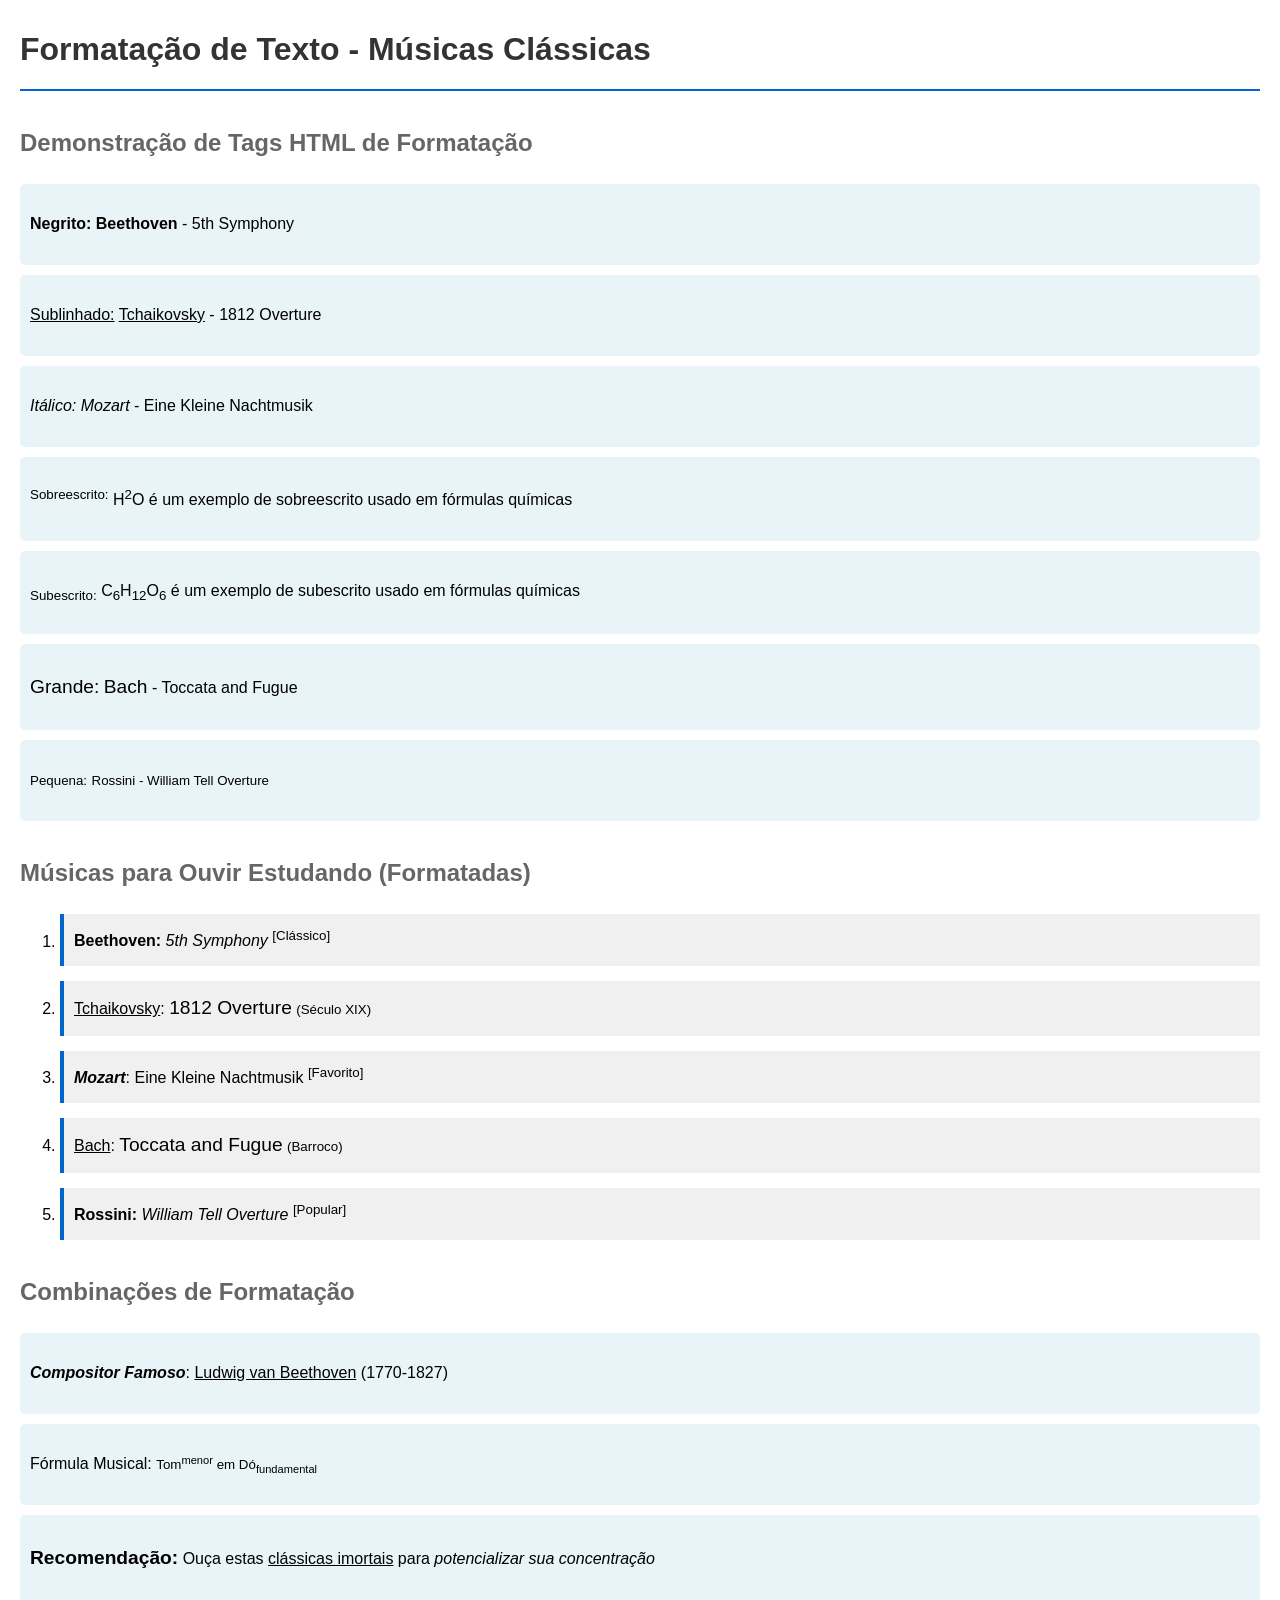
==== atividades18/atividadenumero6.html @ 85bf0c80 "atividades" ====
<!DOCTYPE html>
<html lang="pt-BR">
    <head>
        <meta charset="UTF-8">
        <meta name="viewport" content="width=device-width, initial-scale=1.0">
        <title>Formatação de Texto - Músicas Clássicas</title>
        <style>
            body {
                font-family: Arial, sans-serif;
                margin: 20px;
                line-height: 1.8;
            }
            h1 {
                color: #333;
                border-bottom: 2px solid #0066cc;
                padding-bottom: 10px;
            }
            h2 {
                color: #666;
                margin-top: 30px;
            }
            .musica {
                margin: 15px 0;
                padding: 10px;
                background-color: #f0f0f0;
                border-left: 4px solid #0066cc;
            }
            .exemplo {
                margin: 10px 0;
                padding: 10px;
                background-color: #e8f4f8;
                border-radius: 5px;
            }
        </style>
    </head>
    <body>
        <h1>Formatação de Texto - Músicas Clássicas</h1>

        <h2>Demonstração de Tags HTML de Formatação</h2>

        <div class="exemplo">
            <p><b>Negrito:</b> <b>Beethoven</b> - 5th Symphony</p>
        </div>

        <div class="exemplo">
            <p><u>Sublinhado:</u> <u>Tchaikovsky</u> - 1812 Overture</p>
        </div>

        <div class="exemplo">
            <p><i>Itálico:</i> <i>Mozart</i> - Eine Kleine Nachtmusik</p>
        </div>

        <div class="exemplo">
            <p><sup>Sobreescrito:</sup> H<sup>2</sup>O é um exemplo de sobreescrito usado em fórmulas químicas</p>
        </div>

        <div class="exemplo">
            <p><sub>Subescrito:</sub> C<sub>6</sub>H<sub>12</sub>O<sub>6</sub> é um exemplo de subescrito usado em fórmulas químicas</p>
        </div>

        <div class="exemplo">
            <p><big>Grande:</big> <big>Bach</big> - Toccata and Fugue</p>
        </div>

        <div class="exemplo">
            <p><small>Pequena:</small> <small>Rossini - William Tell Overture</small></p>
        </div>

        <h2>Músicas para Ouvir Estudando (Formatadas)</h2>

        <ol>
            <li class="musica">
                <b>Beethoven:</b> <i>5th Symphony</i> <sup>[Clássico]</sup>
            </li>
            <li class="musica">
                <u>Tchaikovsky</u>: <big>1812 Overture</big> <small>(Século XIX)</small>
            </li>
            <li class="musica">
                <b><i>Mozart</i></b>: Eine Kleine Nachtmusik <sup>[Favorito]</sup>
            </li>
            <li class="musica">
                <u>Bach</u>: <big>Toccata and Fugue</big> <small>(Barroco)</small>
            </li>
            <li class="musica">
                <b>Rossini:</b> <i>William Tell Overture</i> <sup>[Popular]</sup>
            </li>
        </ol>

        <h2>Combinações de Formatação</h2>

        <div class="exemplo">
            <p><b><i>Compositor Famoso</i></b>: <u>Ludwig van Beethoven</u> (1770-1827)</p>
        </div>

        <div class="exemplo">
            <p>Fórmula Musical: <small>Tom<sup>menor</sup> em Dó<sub>fundamental</sub></small></p>
        </div>

        <div class="exemplo">
            <p><big><b>Recomendação:</b></big> Ouça estas <u>clássicas imortais</u> para <i>potencializar sua concentração</i></p>
        </div>

    </body>
</html>
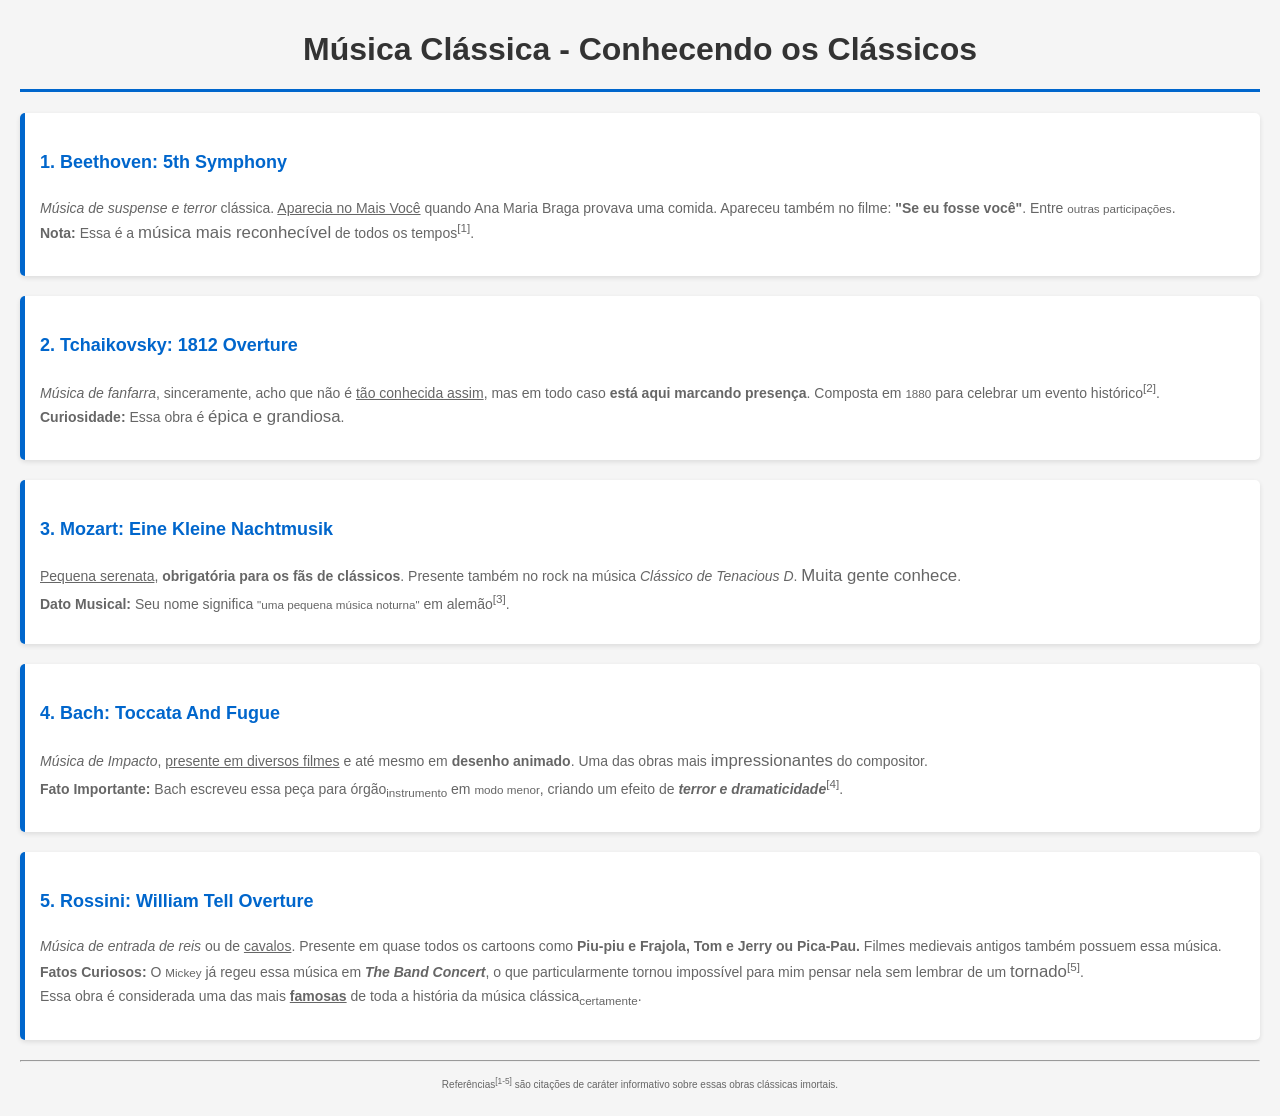
==== commit 35cd6ee9: "." ====
--- a/atividades18/atividadenumero6.html
+++ b/atividades18/atividadenumero6.html
@@ -3,102 +3,101 @@
     <head>
         <meta charset="UTF-8">
         <meta name="viewport" content="width=device-width, initial-scale=1.0">
-        <title>Formatação de Texto - Músicas Clássicas</title>
+        <title>Músicas Clássicas - Formatação HTML</title>
         <style>
             body {
                 font-family: Arial, sans-serif;
                 margin: 20px;
                 line-height: 1.8;
+                background-color: #f5f5f5;
             }
             h1 {
                 color: #333;
-                border-bottom: 2px solid #0066cc;
+                border-bottom: 3px solid #0066cc;
                 padding-bottom: 10px;
-            }
-            h2 {
-                color: #666;
-                margin-top: 30px;
+                text-align: center;
             }
             .musica {
-                margin: 15px 0;
-                padding: 10px;
-                background-color: #f0f0f0;
-                border-left: 4px solid #0066cc;
+                margin: 20px 0;
+                padding: 15px;
+                background-color: #fff;
+                border-left: 5px solid #0066cc;
+                border-radius: 5px;
+                box-shadow: 0 2px 5px rgba(0,0,0,0.1);
             }
-            .exemplo {
+            .numero {
+                font-weight: bold;
+                color: #0066cc;
+                font-size: 18px;
+            }
+            .titulo {
+                color: #333;
+                font-size: 16px;
                 margin: 10px 0;
-                padding: 10px;
-                background-color: #e8f4f8;
-                border-radius: 5px;
+            }
+            .descricao {
+                color: #666;
+                font-size: 14px;
+                line-height: 1.6;
             }
         </style>
     </head>
     <body>
-        <h1>Formatação de Texto - Músicas Clássicas</h1>
+        <h1>Música Clássica - Conhecendo os Clássicos</h1>
 
-        <h2>Demonstração de Tags HTML de Formatação</h2>
-
-        <div class="exemplo">
-            <p><b>Negrito:</b> <b>Beethoven</b> - 5th Symphony</p>
+        <div class="musica">
+            <p class="numero"><b>1. Beethoven: 5th Symphony</b></p>
+            <p class="descricao">
+                <i>Música de suspense e terror</i> clássica. <u>Aparecia no Mais Você</u> quando Ana Maria Braga provava uma comida. 
+                Apareceu também no filme: <b>"Se eu fosse você"</b>. Entre <small>outras participações</small>.
+                <br><b>Nota:</b> Essa é a <big>música mais reconhecível</big> de todos os tempos<sup>[1]</sup>.
+            </p>
         </div>
 
-        <div class="exemplo">
-            <p><u>Sublinhado:</u> <u>Tchaikovsky</u> - 1812 Overture</p>
+        <div class="musica">
+            <p class="numero"><b>2. Tchaikovsky: 1812 Overture</b></p>
+            <p class="descricao">
+                <i>Música de fanfarra</i>, sinceramente, acho que não é <u>tão conhecida assim</u>, mas em todo caso 
+                <b>está aqui marcando presença</b>. Composta em <small>1880</small> para celebrar um evento histórico<sup>[2]</sup>.
+                <br><b>Curiosidade:</b> Essa obra é <big>épica e grandiosa</big>.
+            </p>
         </div>
 
-        <div class="exemplo">
-            <p><i>Itálico:</i> <i>Mozart</i> - Eine Kleine Nachtmusik</p>
+        <div class="musica">
+            <p class="numero"><b>3. Mozart: Eine Kleine Nachtmusik</b></p>
+            <p class="descricao">
+                <u>Pequena serenata</u>, <b>obrigatória para os fãs de clássicos</b>. Presente também no rock na música <i>Clássico de Tenacious D</i>. 
+                <big>Muita gente conhece</big>. 
+                <br><b>Dato Musical:</b> Seu nome significa <small>"uma pequena música noturna"</small> em alemão<sup>[3]</sup>.
+            </p>
         </div>
 
-        <div class="exemplo">
-            <p><sup>Sobreescrito:</sup> H<sup>2</sup>O é um exemplo de sobreescrito usado em fórmulas químicas</p>
+        <div class="musica">
+            <p class="numero"><b>4. Bach: Toccata And Fugue</b></p>
+            <p class="descricao">
+                <i>Música de Impacto</i>, <u>presente em diversos filmes</u> e até mesmo em <b>desenho animado</b>. 
+                Uma das obras mais <big>impressionantes</big> do compositor.
+                <br><b>Fato Importante:</b> Bach escreveu essa peça para órgão<sub>instrumento</sub> em <small>modo menor</small>, 
+                criando um efeito de <b><i>terror e dramaticidade</i></b><sup>[4]</sup>.
+            </p>
         </div>
 
-        <div class="exemplo">
-            <p><sub>Subescrito:</sub> C<sub>6</sub>H<sub>12</sub>O<sub>6</sub> é um exemplo de subescrito usado em fórmulas químicas</p>
+        <div class="musica">
+            <p class="numero"><b>5. Rossini: William Tell Overture</b></p>
+            <p class="descricao">
+                <i>Música de entrada de reis</i> ou de <u>cavalos</u>. Presente em quase todos os cartoons como <b>Piu-piu e Frajola, 
+                Tom e Jerry ou Pica-Pau.</b> Filmes medievais antigos também possuem essa música. 
+                <br><b>Fatos Curiosos:</b> O <small>Mickey</small> já regeu essa música em <b><i>The Band Concert</i></b>, 
+                o que particularmente tornou impossível para mim pensar nela sem lembrar de um <big>tornado</big><sup>[5]</sup>.
+                <br>Essa obra é considerada uma das mais <b><u>famosas</u></b> de toda a história da música clássica<sub>certamente</sub>.
+            </p>
         </div>
 
-        <div class="exemplo">
-            <p><big>Grande:</big> <big>Bach</big> - Toccata and Fugue</p>
-        </div>
+        <hr>
 
-        <div class="exemplo">
-            <p><small>Pequena:</small> <small>Rossini - William Tell Overture</small></p>
-        </div>
-
-        <h2>Músicas para Ouvir Estudando (Formatadas)</h2>
-
-        <ol>
-            <li class="musica">
-                <b>Beethoven:</b> <i>5th Symphony</i> <sup>[Clássico]</sup>
-            </li>
-            <li class="musica">
-                <u>Tchaikovsky</u>: <big>1812 Overture</big> <small>(Século XIX)</small>
-            </li>
-            <li class="musica">
-                <b><i>Mozart</i></b>: Eine Kleine Nachtmusik <sup>[Favorito]</sup>
-            </li>
-            <li class="musica">
-                <u>Bach</u>: <big>Toccata and Fugue</big> <small>(Barroco)</small>
-            </li>
-            <li class="musica">
-                <b>Rossini:</b> <i>William Tell Overture</i> <sup>[Popular]</sup>
-            </li>
-        </ol>
-
-        <h2>Combinações de Formatação</h2>
-
-        <div class="exemplo">
-            <p><b><i>Compositor Famoso</i></b>: <u>Ludwig van Beethoven</u> (1770-1827)</p>
-        </div>
-
-        <div class="exemplo">
-            <p>Fórmula Musical: <small>Tom<sup>menor</sup> em Dó<sub>fundamental</sub></small></p>
-        </div>
-
-        <div class="exemplo">
-            <p><big><b>Recomendação:</b></big> Ouça estas <u>clássicas imortais</u> para <i>potencializar sua concentração</i></p>
-        </div>
+        <p style="text-align: center; color: #666; font-size: 12px;">
+            <small>Referências<sup>[1-5]</sup> são citações de caráter informativo sobre essas obras clássicas imortais.</small>
+        </p>
 
     </body>
 </html>
